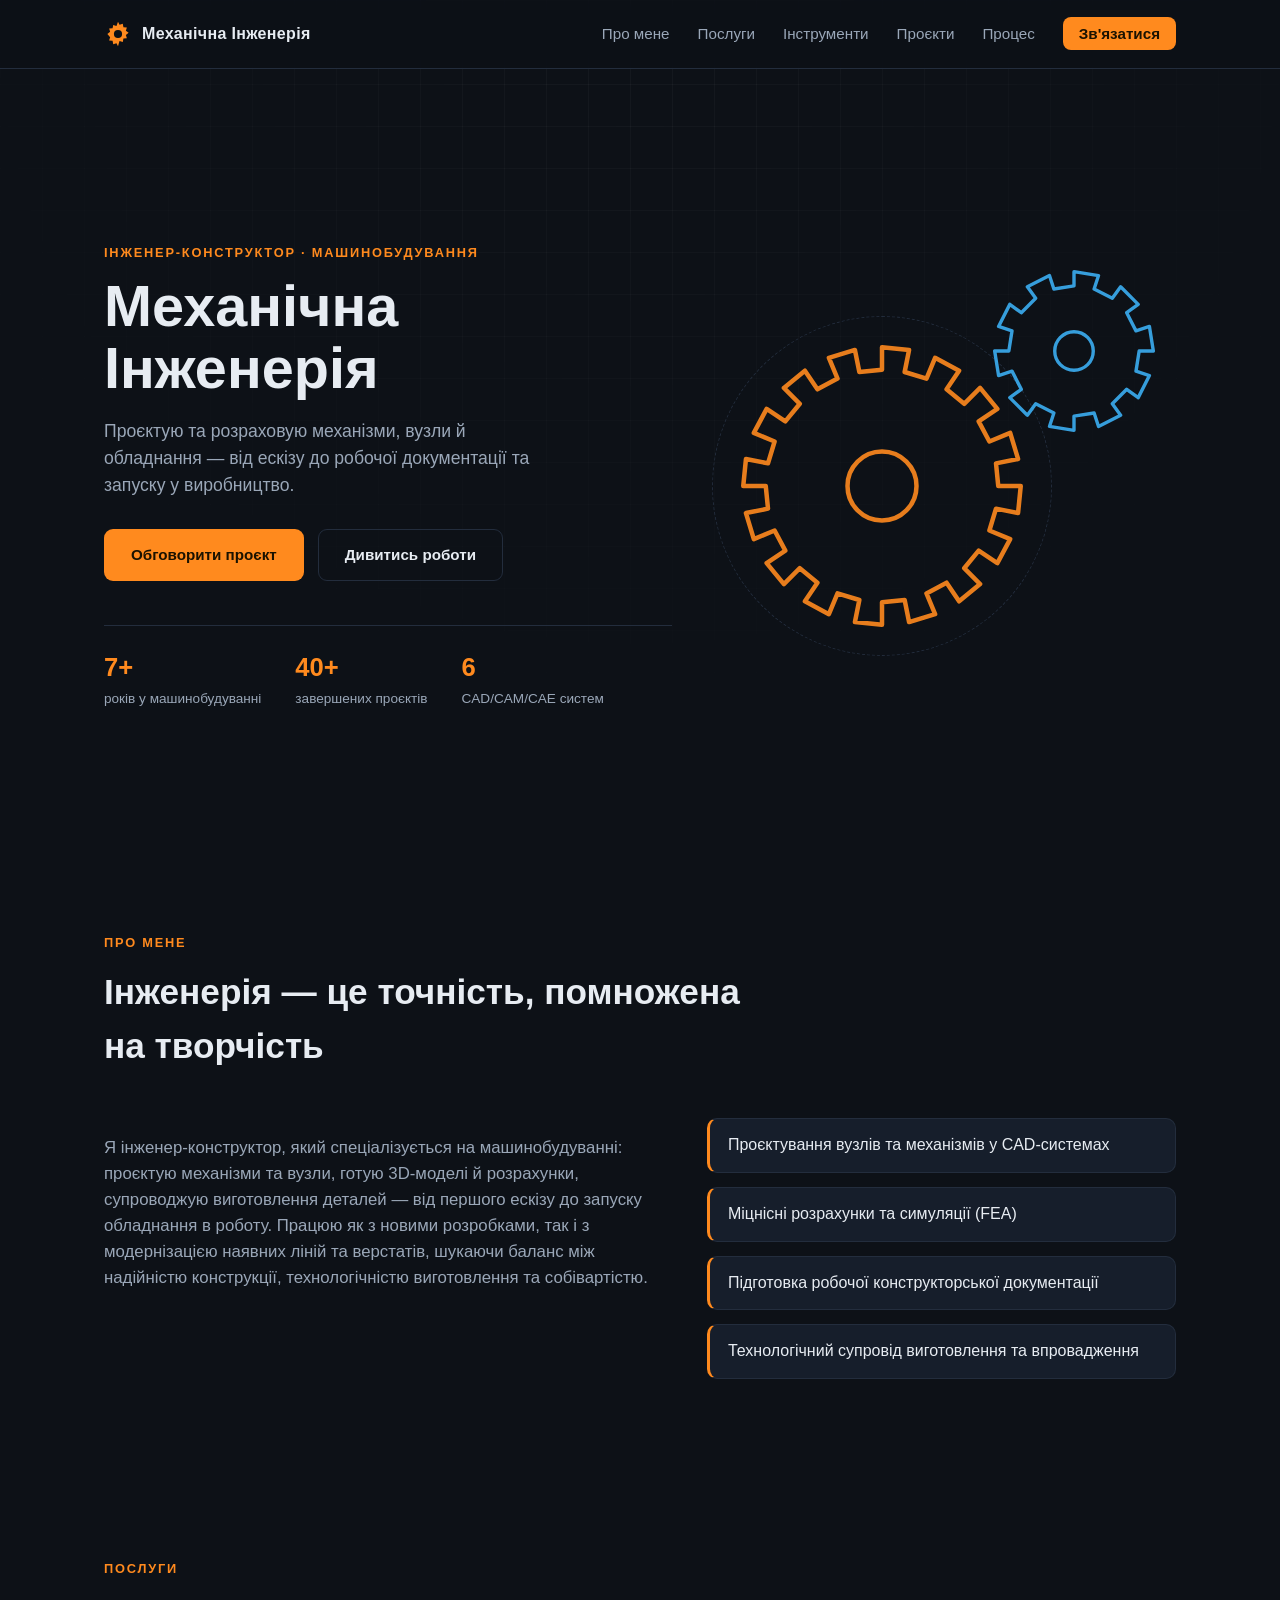
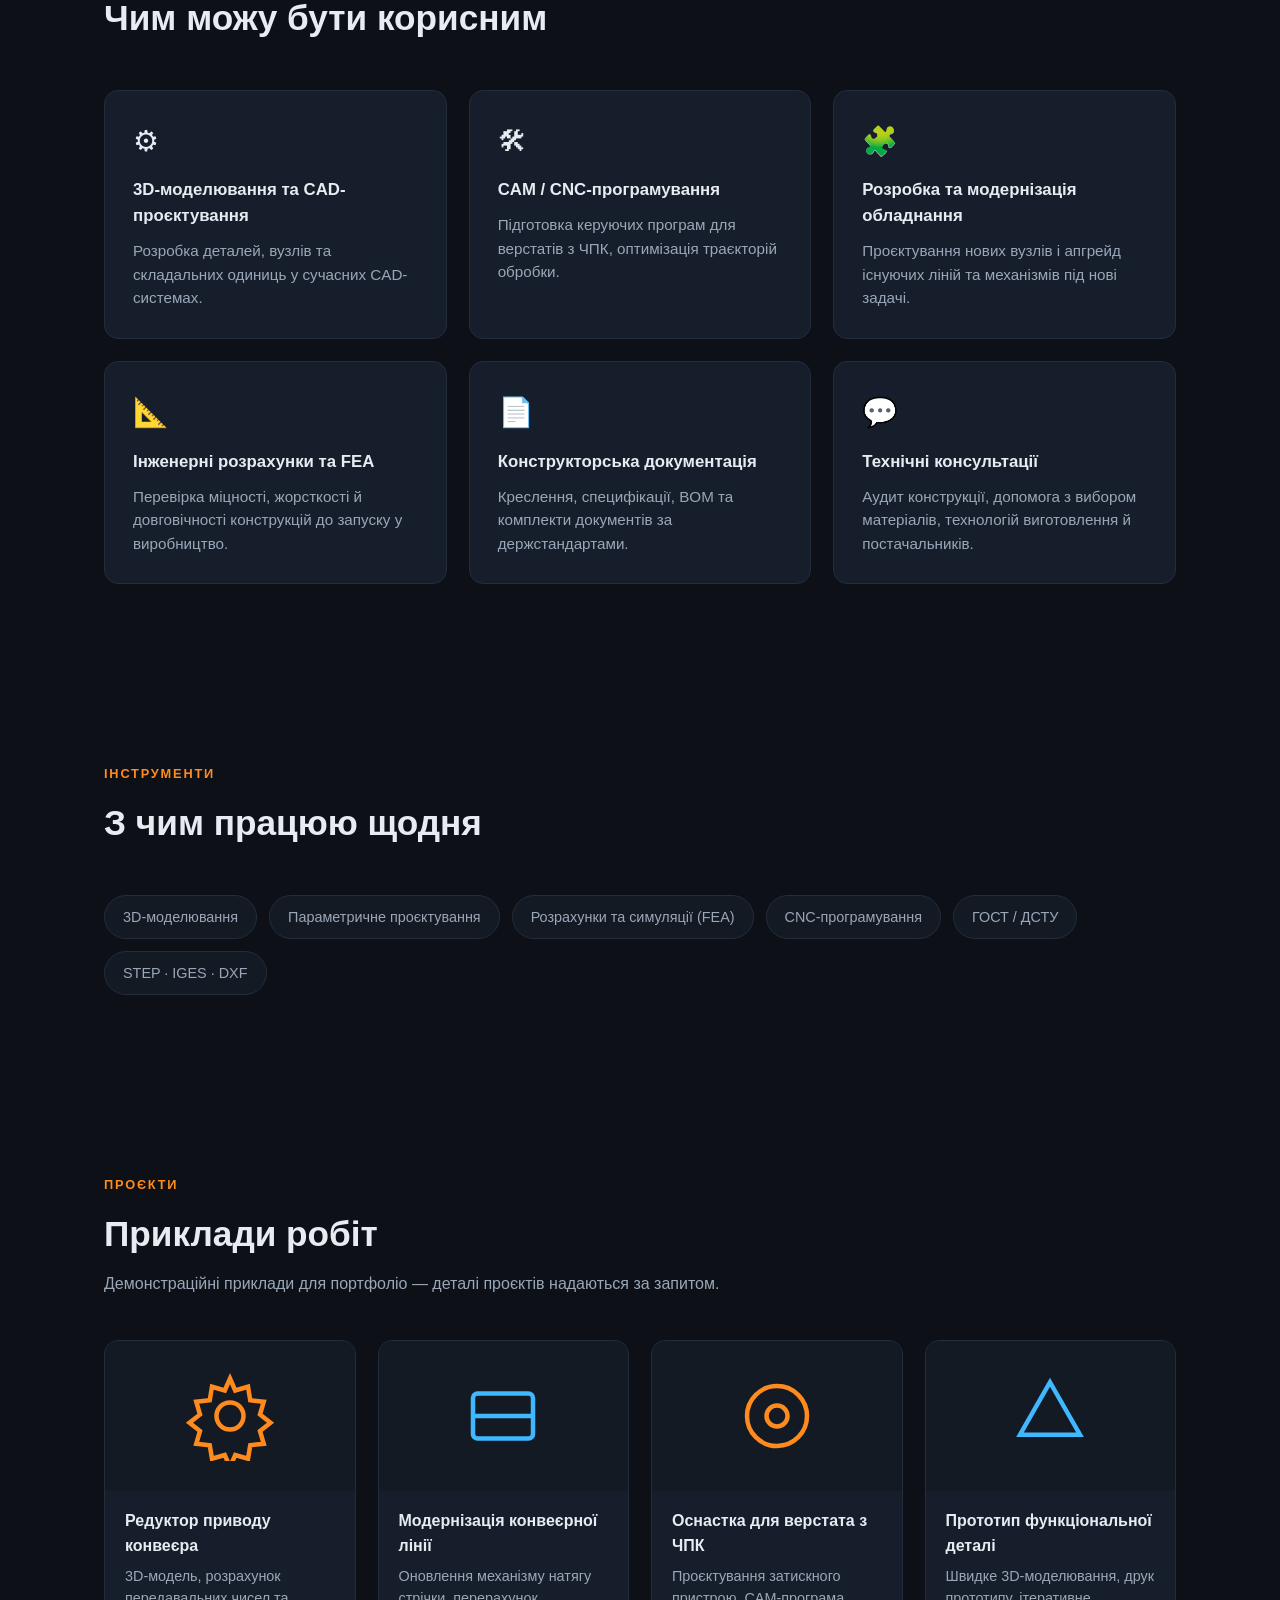
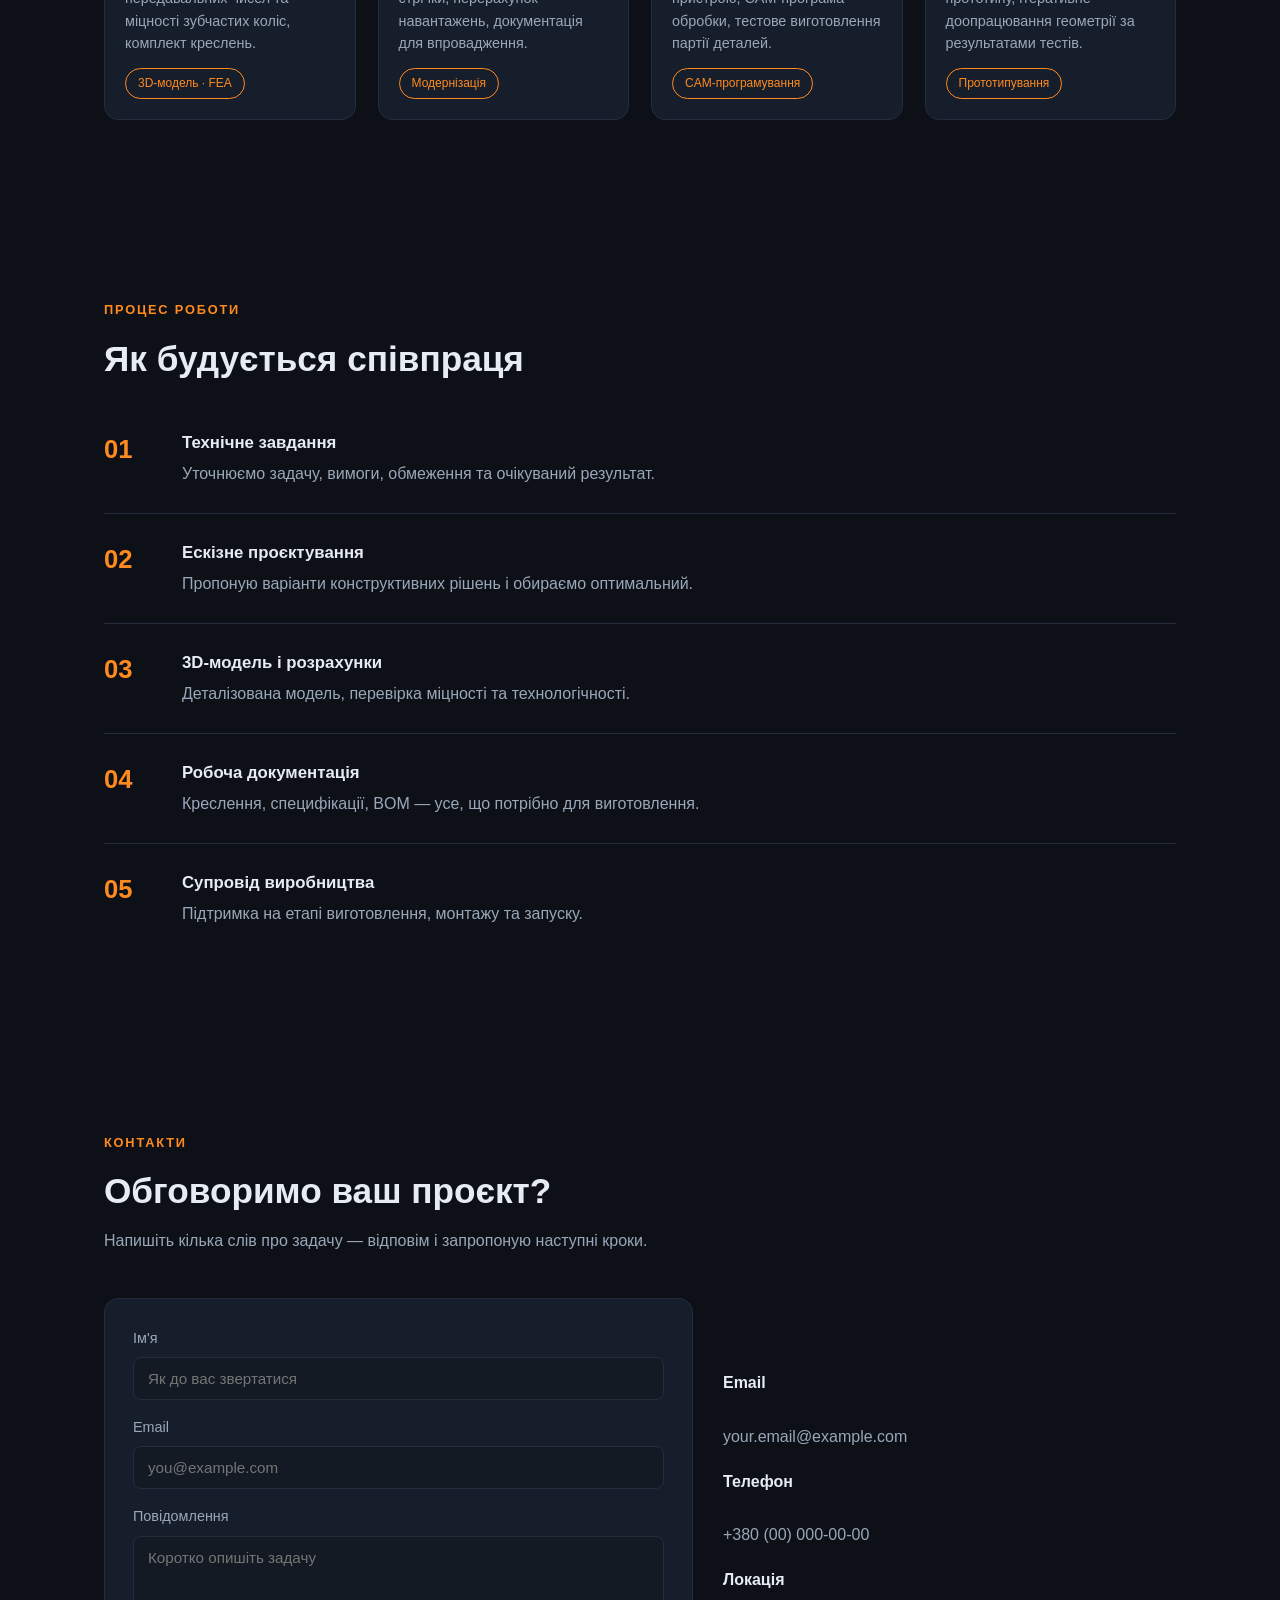
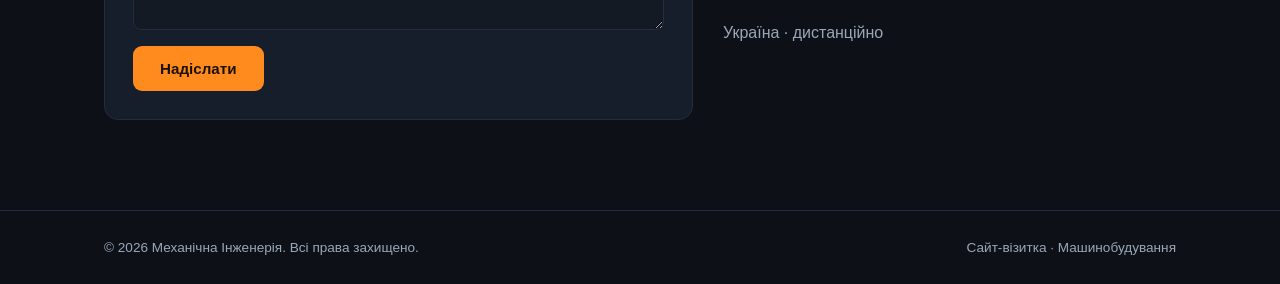
==== mashynobuduvannya-vizytka/index.html @ 09b5a7cd "Add mechanical engineering business-card site (Streamlit + static demo)" ====
<!DOCTYPE html>
<html lang="uk">
<head>
<meta charset="UTF-8">
<meta name="viewport" content="width=device-width, initial-scale=1.0">
<title>Механічна Інженерія — приклад сайту-візитки для машинобудування</title>
<meta name="description" content="Приклад сайту-візитки для сфери машинобудування: 3D-моделювання, CAD/CAM, CNC-програмування, розробка та модернізація обладнання.">
<link rel="stylesheet" href="styles.css">
</head>
<body>

<div class="bg-grid"></div>

<header class="site-header" id="header">
  <nav class="nav container">
    <a href="#home" class="logo">
      <svg class="logo-gear" viewBox="0 0 48 48" width="28" height="28" aria-hidden="true">
        <path fill="currentColor" d="M24 3l2.6 5.2 5.6-1.7 1.1 5.8 5.9.4-1.7 5.6 4.7 3.7-4.7 3.7 1.7 5.6-5.9.4-1.1 5.8-5.6-1.7L24 45l-2.6-5.2-5.6 1.7-1.1-5.8-5.9-.4 1.7-5.6L5.8 24l4.7-3.7-1.7-5.6 5.9-.4 1.1-5.8 5.6 1.7L24 3z"/>
        <circle cx="24" cy="24" r="7" fill="var(--bg)"/>
      </svg>
      <span>Механічна Інженерія</span>
    </a>
    <button class="nav-toggle" id="navToggle" aria-label="Меню" aria-expanded="false">
      <span></span><span></span><span></span>
    </button>
    <ul class="nav-links" id="navLinks">
      <li><a href="#about">Про мене</a></li>
      <li><a href="#services">Послуги</a></li>
      <li><a href="#skills">Інструменти</a></li>
      <li><a href="#projects">Проєкти</a></li>
      <li><a href="#process">Процес</a></li>
      <li><a href="#contact" class="nav-cta">Зв'язатися</a></li>
    </ul>
  </nav>
</header>

<main>

  <!-- HERO -->
  <section id="home" class="hero container">
    <div class="hero-text reveal">
      <p class="eyebrow">Інженер-конструктор · Машинобудування</p>
      <h1>Механічна Інженерія</h1>
      <p class="hero-lead">
        Проєктую та розраховую механізми, вузли й обладнання —
        від ескізу до робочої документації та запуску у виробництво.
      </p>
      <div class="hero-actions">
        <a href="#contact" class="btn btn-primary">Обговорити проєкт</a>
        <a href="#projects" class="btn btn-ghost">Дивитись роботи</a>
      </div>
      <ul class="hero-stats">
        <li><strong>7+</strong><span>років у машинобудуванні</span></li>
        <li><strong>40+</strong><span>завершених проєктів</span></li>
        <li><strong>6</strong><span>CAD/CAM/CAE систем</span></li>
      </ul>
    </div>
    <div class="hero-art reveal" aria-hidden="true">
      <div class="blueprint-ring"></div>
      <div class="gear-slot gear-slot-a">
        <svg viewBox="0 0 400 400" class="gear-spin-slow">
          <path fill="none" stroke="var(--accent)" stroke-width="6" stroke-linejoin="round"
            d="M200.0,45.0 L200.0,15.0 L236.1,18.6 L230.2,48.0 L259.3,56.8 L270.8,29.1 L302.8,46.2 L286.1,71.1 L309.6,90.4 L330.8,69.2 L353.8,97.2 L328.9,113.9 L343.2,140.7 L370.9,129.2 L381.4,163.9 L352.0,169.8 L355.0,200.0 L385.0,200.0 L381.4,236.1 L352.0,230.2 L343.2,259.3 L370.9,270.8 L353.8,302.8 L328.9,286.1 L309.6,309.6 L330.8,330.8 L302.8,353.8 L286.1,328.9 L259.3,343.2 L270.8,370.9 L236.1,381.4 L230.2,352.0 L200.0,355.0 L200.0,385.0 L163.9,381.4 L169.8,352.0 L140.7,343.2 L129.2,370.9 L97.2,353.8 L113.9,328.9 L90.4,309.6 L69.2,330.8 L46.2,302.8 L71.1,286.1 L56.8,259.3 L29.1,270.8 L18.6,236.1 L48.0,230.2 L45.0,200.0 L15.0,200.0 L18.6,163.9 L48.0,169.8 L56.8,140.7 L29.1,129.2 L46.2,97.2 L71.1,113.9 L90.4,90.4 L69.2,69.2 L97.2,46.2 L113.9,71.1 L140.7,56.8 L129.2,29.1 L163.9,18.6 L169.8,48.0 Z"/>
          <circle cx="200" cy="200" r="46" fill="none" stroke="var(--accent)" stroke-width="6"/>
        </svg>
      </div>
      <div class="gear-slot gear-slot-b">
        <svg viewBox="0 0 300 300" class="gear-spin-fast">
          <path fill="none" stroke="var(--accent-2)" stroke-width="6" stroke-linejoin="round"
            d="M150.0,35.0 L150.0,10.0 L193.3,16.9 L185.5,40.6 L217.6,57.0 L232.3,36.7 L263.3,67.7 L243.0,82.4 L259.4,114.5 L283.1,106.7 L290.0,150.0 L265.0,150.0 L259.4,185.5 L283.1,193.3 L263.3,232.3 L243.0,217.6 L217.6,243.0 L232.3,263.3 L193.3,283.1 L185.5,259.4 L150.0,265.0 L150.0,290.0 L106.7,283.1 L114.5,259.4 L82.4,243.0 L67.7,263.3 L36.7,232.3 L57.0,217.6 L40.6,185.5 L16.9,193.3 L10.0,150.0 L35.0,150.0 L40.6,114.5 L16.9,106.7 L36.7,67.7 L57.0,82.4 L82.4,57.0 L67.7,36.7 L106.7,16.9 L114.5,40.6 Z"/>
          <circle cx="150" cy="150" r="34" fill="none" stroke="var(--accent-2)" stroke-width="6"/>
        </svg>
      </div>
    </div>
  </section>

  <!-- ABOUT -->
  <section id="about" class="section container">
    <div class="section-head reveal">
      <p class="eyebrow">Про мене</p>
      <h2>Інженерія — це точність, помножена на творчість</h2>
    </div>
    <div class="about-grid">
      <p class="about-text reveal">
        Я інженер-конструктор, який спеціалізується на машинобудуванні: проєктую механізми та вузли,
        готую 3D-моделі й розрахунки, супроводжую виготовлення деталей — від першого ескізу
        до запуску обладнання в роботу. Працюю як з новими розробками, так і з модернізацією
        наявних ліній та верстатів, шукаючи баланс між надійністю конструкції, технологічністю
        виготовлення та собівартістю.
      </p>
      <ul class="about-points reveal">
        <li>Проєктування вузлів та механізмів у CAD-системах</li>
        <li>Міцнісні розрахунки та симуляції (FEA)</li>
        <li>Підготовка робочої конструкторської документації</li>
        <li>Технологічний супровід виготовлення та впровадження</li>
      </ul>
    </div>
  </section>

  <!-- SERVICES -->
  <section id="services" class="section container">
    <div class="section-head reveal">
      <p class="eyebrow">Послуги</p>
      <h2>Чим можу бути корисним</h2>
    </div>
    <div class="cards-grid">

      <article class="card reveal">
        <div class="card-icon">⚙</div>
        <h3>3D-моделювання та CAD-проєктування</h3>
        <p>Розробка деталей, вузлів та складальних одиниць у сучасних CAD-системах.</p>
      </article>

      <article class="card reveal">
        <div class="card-icon">🛠</div>
        <h3>CAM / CNC-програмування</h3>
        <p>Підготовка керуючих програм для верстатів з ЧПК, оптимізація траєкторій обробки.</p>
      </article>

      <article class="card reveal">
        <div class="card-icon">🧩</div>
        <h3>Розробка та модернізація обладнання</h3>
        <p>Проєктування нових вузлів і апгрейд існуючих ліній та механізмів під нові задачі.</p>
      </article>

      <article class="card reveal">
        <div class="card-icon">📐</div>
        <h3>Інженерні розрахунки та FEA</h3>
        <p>Перевірка міцності, жорсткості й довговічності конструкцій до запуску у виробництво.</p>
      </article>

      <article class="card reveal">
        <div class="card-icon">📄</div>
        <h3>Конструкторська документація</h3>
        <p>Креслення, специфікації, BOM та комплекти документів за держстандартами.</p>
      </article>

      <article class="card reveal">
        <div class="card-icon">💬</div>
        <h3>Технічні консультації</h3>
        <p>Аудит конструкції, допомога з вибором матеріалів, технологій виготовлення й постачальників.</p>
      </article>

    </div>
  </section>

  <!-- SKILLS -->
  <section id="skills" class="section container">
    <div class="section-head reveal">
      <p class="eyebrow">Інструменти</p>
      <h2>З чим працюю щодня</h2>
    </div>
    <div class="skills-row reveal">
      <span class="skill-pill">3D-моделювання</span>
      <span class="skill-pill">Параметричне проєктування</span>
      <span class="skill-pill">Розрахунки та симуляції (FEA)</span>
      <span class="skill-pill">CNC-програмування</span>
      <span class="skill-pill">ГОСТ / ДСТУ</span>
      <span class="skill-pill">STEP · IGES · DXF</span>
    </div>
  </section>

  <!-- PROJECTS -->
  <section id="projects" class="section container">
    <div class="section-head reveal">
      <p class="eyebrow">Проєкти</p>
      <h2>Приклади робіт</h2>
      <p class="section-note">Демонстраційні приклади для портфоліо — деталі проєктів надаються за запитом.</p>
    </div>
    <div class="projects-grid">

      <article class="project-card reveal">
        <div class="project-thumb">
          <svg viewBox="0 0 120 120"><path fill="none" stroke="var(--accent)" stroke-width="6" d="M60 10l7 16 17-5 3 18 18 2-5 17 14 11-14 11 5 17-18 2-3 18-17-5-7 16-7-16-17 5-3-18-18-2 5-17-14-11 14-11-5-17 18-2 3-18 17 5z"/><circle cx="60" cy="60" r="18" fill="none" stroke="var(--accent)" stroke-width="6"/></svg>
        </div>
        <h3>Редуктор приводу конвеєра</h3>
        <p>3D-модель, розрахунок передавальних чисел та міцності зубчастих коліс, комплект креслень.</p>
        <span class="tag">3D-модель · FEA</span>
      </article>

      <article class="project-card reveal">
        <div class="project-thumb">
          <svg viewBox="0 0 120 120"><rect x="20" y="30" width="80" height="60" rx="6" fill="none" stroke="var(--accent-2)" stroke-width="6"/><line x1="20" y1="60" x2="100" y2="60" stroke="var(--accent-2)" stroke-width="6"/></svg>
        </div>
        <h3>Модернізація конвеєрної лінії</h3>
        <p>Оновлення механізму натягу стрічки, перерахунок навантажень, документація для впровадження.</p>
        <span class="tag">Модернізація</span>
      </article>

      <article class="project-card reveal">
        <div class="project-thumb">
          <svg viewBox="0 0 120 120"><circle cx="60" cy="60" r="40" fill="none" stroke="var(--accent)" stroke-width="6"/><circle cx="60" cy="60" r="14" fill="none" stroke="var(--accent)" stroke-width="6"/></svg>
        </div>
        <h3>Оснастка для верстата з ЧПК</h3>
        <p>Проєктування затискного пристрою, CAM-програма обробки, тестове виготовлення партії деталей.</p>
        <span class="tag">CAM-програмування</span>
      </article>

      <article class="project-card reveal">
        <div class="project-thumb">
          <svg viewBox="0 0 120 120"><polygon points="60,15 100,85 20,85" fill="none" stroke="var(--accent-2)" stroke-width="6"/></svg>
        </div>
        <h3>Прототип функціональної деталі</h3>
        <p>Швидке 3D-моделювання, друк прототипу, ітеративне доопрацювання геометрії за результатами тестів.</p>
        <span class="tag">Прототипування</span>
      </article>

    </div>
  </section>

  <!-- PROCESS -->
  <section id="process" class="section container">
    <div class="section-head reveal">
      <p class="eyebrow">Процес роботи</p>
      <h2>Як будується співпраця</h2>
    </div>
    <ol class="process-steps">
      <li class="reveal"><span class="step-num">01</span><div><h3>Технічне завдання</h3><p>Уточнюємо задачу, вимоги, обмеження та очікуваний результат.</p></div></li>
      <li class="reveal"><span class="step-num">02</span><div><h3>Ескізне проєктування</h3><p>Пропоную варіанти конструктивних рішень і обираємо оптимальний.</p></div></li>
      <li class="reveal"><span class="step-num">03</span><div><h3>3D-модель і розрахунки</h3><p>Деталізована модель, перевірка міцності та технологічності.</p></div></li>
      <li class="reveal"><span class="step-num">04</span><div><h3>Робоча документація</h3><p>Креслення, специфікації, BOM — усе, що потрібно для виготовлення.</p></div></li>
      <li class="reveal"><span class="step-num">05</span><div><h3>Супровід виробництва</h3><p>Підтримка на етапі виготовлення, монтажу та запуску.</p></div></li>
    </ol>
  </section>

  <!-- CONTACT -->
  <section id="contact" class="section container contact-section">
    <div class="section-head reveal">
      <p class="eyebrow">Контакти</p>
      <h2>Обговоримо ваш проєкт?</h2>
      <p class="section-note">Напишіть кілька слів про задачу — відповім і запропоную наступні кроки.</p>
    </div>
    <div class="contact-grid reveal">
      <form class="contact-form" action="mailto:your.email@example.com" method="post" enctype="text/plain">
        <label>
          Ім'я
          <input type="text" name="name" required placeholder="Як до вас звертатися">
        </label>
        <label>
          Email
          <input type="email" name="email" required placeholder="you@example.com">
        </label>
        <label>
          Повідомлення
          <textarea name="message" rows="4" required placeholder="Коротко опишіть задачу"></textarea>
        </label>
        <button type="submit" class="btn btn-primary">Надіслати</button>
      </form>
      <div class="contact-info">
        <p><strong>Email</strong><br>your.email@example.com</p>
        <p><strong>Телефон</strong><br>+380 (00) 000-00-00</p>
        <p><strong>Локація</strong><br>Україна · дистанційно</p>
      </div>
    </div>
  </section>

</main>

<footer class="site-footer">
  <div class="container footer-inner">
    <span>© <span id="year"></span> Механічна Інженерія. Всі права захищено.</span>
    <span class="footer-note">Сайт-візитка · Машинобудування</span>
  </div>
</footer>

<script src="script.js"></script>
</body>
</html>
---- mashynobuduvannya-vizytka/styles.css ----
:root {
  --bg: #0d1117;
  --bg-alt: #131a24;
  --surface: #161e2b;
  --border: #232d3d;
  --text: #e7ecf2;
  --text-dim: #9aa7b8;
  --accent: #ff8a1e;
  --accent-2: #3fb8ff;
  --radius: 14px;
  --container: 1120px;
  color-scheme: dark;
}

* { box-sizing: border-box; }

html { scroll-behavior: smooth; }

body {
  margin: 0;
  background: var(--bg);
  color: var(--text);
  font-family: "Segoe UI", -apple-system, BlinkMacSystemFont, Roboto, Helvetica, Arial, sans-serif;
  line-height: 1.55;
  overflow-x: hidden;
}

.container {
  max-width: var(--container);
  margin: 0 auto;
  padding: 0 24px;
}

.bg-grid {
  position: fixed;
  inset: 0;
  z-index: -1;
  background-image:
    linear-gradient(rgba(255,255,255,0.035) 1px, transparent 1px),
    linear-gradient(90deg, rgba(255,255,255,0.035) 1px, transparent 1px);
  background-size: 42px 42px;
  mask-image: radial-gradient(circle at 50% 0%, black 0%, transparent 70%);
}

/* Header */
.site-header {
  position: sticky;
  top: 0;
  z-index: 100;
  backdrop-filter: blur(10px);
  background: rgba(13,17,23,0.75);
  border-bottom: 1px solid var(--border);
}

.nav {
  display: flex;
  align-items: center;
  justify-content: space-between;
  height: 68px;
}

.logo {
  display: flex;
  align-items: center;
  gap: 10px;
  color: var(--text);
  text-decoration: none;
  font-weight: 700;
  letter-spacing: 0.02em;
}
.logo-gear { color: var(--accent); }

.nav-links {
  list-style: none;
  display: flex;
  gap: 28px;
  margin: 0;
  padding: 0;
  align-items: center;
}
.nav-links a {
  color: var(--text-dim);
  text-decoration: none;
  font-size: 0.95rem;
  transition: color 0.2s ease;
}
.nav-links a:hover { color: var(--text); }
.nav-cta {
  background: var(--accent);
  color: #1a1200 !important;
  padding: 8px 16px;
  border-radius: 8px;
  font-weight: 600;
}
.nav-cta:hover { color: #1a1200 !important; opacity: 0.9; }

.nav-toggle {
  display: none;
  flex-direction: column;
  gap: 5px;
  background: none;
  border: none;
  cursor: pointer;
  padding: 6px;
}
.nav-toggle span {
  width: 24px;
  height: 2px;
  background: var(--text);
  border-radius: 2px;
}

/* Hero */
.hero {
  display: grid;
  grid-template-columns: 1.1fr 0.9fr;
  align-items: center;
  gap: 40px;
  min-height: 86vh;
  padding-top: 40px;
}

.eyebrow {
  color: var(--accent);
  text-transform: uppercase;
  letter-spacing: 0.14em;
  font-size: 0.8rem;
  font-weight: 700;
  margin: 0 0 12px;
}

.hero h1 {
  font-size: clamp(2.4rem, 5vw, 3.6rem);
  margin: 0 0 18px;
  line-height: 1.08;
}

.hero-lead {
  color: var(--text-dim);
  font-size: 1.1rem;
  max-width: 46ch;
  margin: 0 0 30px;
}

.hero-actions { display: flex; gap: 14px; flex-wrap: wrap; margin-bottom: 44px; }

.btn {
  display: inline-block;
  padding: 13px 26px;
  border-radius: 9px;
  font-weight: 600;
  text-decoration: none;
  font-size: 0.95rem;
  transition: transform 0.15s ease, opacity 0.15s ease, background 0.15s ease;
  border: 1px solid transparent;
  cursor: pointer;
}
.btn:hover { transform: translateY(-2px); }
.btn-primary { background: var(--accent); color: #1a1200; }
.btn-primary:hover { opacity: 0.92; }
.btn-ghost { color: var(--text); border-color: var(--border); background: transparent; }
.btn-ghost:hover { border-color: var(--accent); color: var(--accent); }

.hero-stats {
  display: flex;
  gap: 34px;
  list-style: none;
  padding: 0;
  margin: 0;
  border-top: 1px solid var(--border);
  padding-top: 22px;
}
.hero-stats li { display: flex; flex-direction: column; }
.hero-stats strong { font-size: 1.6rem; color: var(--accent); }
.hero-stats span { color: var(--text-dim); font-size: 0.85rem; }

.hero-art {
  position: relative;
  height: 420px;
  display: flex;
  align-items: center;
  justify-content: center;
}
/*
  Two meshing gears: centers are offset by exactly R(a) + R(b) so the
  teeth touch at one tangent point instead of overlapping through the
  middle. Positioning lives on .gear-slot (static); rotation lives on
  the <svg> inside it, so the rotate() keyframe never has to fight a
  translate() on the same element.
*/
.gear-slot { position: absolute; transform: translate(-50%, -50%); }
.gear-slot svg { display: block; width: 100%; height: 100%; }

.gear-slot-a { width: 300px; height: 300px; left: 170px; top: 220px; opacity: 0.9; }
.gear-slot-b { width: 170px; height: 170px; left: 362px; top: 85px; opacity: 0.85; }

.blueprint-ring {
  position: absolute;
  width: 340px;
  height: 340px;
  left: 170px;
  top: 220px;
  transform: translate(-50%, -50%);
  border: 1px dashed var(--border);
  border-radius: 50%;
}

/* Meshing gears turn opposite ways; angular speed is inverse to size
   (300:170 ratio) so the teeth stay in sync at the contact point. */
.gear-spin-slow { animation: spin 18s linear infinite; transform-origin: 50% 50%; }
.gear-spin-fast { animation: spin-rev 10.2s linear infinite; transform-origin: 50% 50%; }
@keyframes spin { to { transform: rotate(360deg); } }
@keyframes spin-rev { to { transform: rotate(-360deg); } }

/* Sections */
.section { padding: 90px 24px; }
.section-head { max-width: 640px; margin-bottom: 44px; }
.section-head h2 { font-size: clamp(1.6rem, 3vw, 2.2rem); margin: 0; }
.section-note { color: var(--text-dim); margin-top: 10px; }

/* About */
.about-grid {
  display: grid;
  grid-template-columns: 1.2fr 1fr;
  gap: 40px;
  align-items: start;
}
.about-text { color: var(--text-dim); font-size: 1.05rem; }
.about-points {
  list-style: none;
  margin: 0;
  padding: 0;
  display: flex;
  flex-direction: column;
  gap: 14px;
}
.about-points li {
  padding: 14px 18px;
  background: var(--surface);
  border: 1px solid var(--border);
  border-radius: 10px;
  border-left: 3px solid var(--accent);
}

/* Cards */
.cards-grid {
  display: grid;
  grid-template-columns: repeat(auto-fit, minmax(260px, 1fr));
  gap: 22px;
}
.card {
  background: var(--surface);
  border: 1px solid var(--border);
  border-radius: var(--radius);
  padding: 28px;
  transition: transform 0.2s ease, border-color 0.2s ease;
}
.card:hover { transform: translateY(-4px); border-color: var(--accent); }
.card-icon { font-size: 1.8rem; margin-bottom: 14px; }
.card h3 { margin: 0 0 10px; font-size: 1.05rem; }
.card p { margin: 0; color: var(--text-dim); font-size: 0.95rem; }

/* Skills */
.skills-row { display: flex; flex-wrap: wrap; gap: 12px; }
.skill-pill {
  padding: 10px 18px;
  background: var(--bg-alt);
  border: 1px solid var(--border);
  border-radius: 999px;
  font-size: 0.9rem;
  color: var(--text-dim);
}

/* Projects */
.projects-grid {
  display: grid;
  grid-template-columns: repeat(auto-fit, minmax(240px, 1fr));
  gap: 22px;
}
.project-card {
  background: var(--surface);
  border: 1px solid var(--border);
  border-radius: var(--radius);
  overflow: hidden;
  transition: transform 0.2s ease, border-color 0.2s ease;
}
.project-card:hover { transform: translateY(-4px); border-color: var(--accent-2); }
.project-thumb {
  background: var(--bg-alt);
  display: flex;
  align-items: center;
  justify-content: center;
  padding: 30px;
}
.project-thumb svg { width: 90px; height: 90px; }
.project-card h3 { margin: 18px 20px 6px; font-size: 1rem; }
.project-card p { margin: 0 20px 14px; color: var(--text-dim); font-size: 0.9rem; }
.tag {
  display: inline-block;
  margin: 0 20px 20px;
  padding: 5px 12px;
  font-size: 0.75rem;
  color: var(--accent);
  border: 1px solid var(--accent);
  border-radius: 999px;
}

/* Process */
.process-steps {
  list-style: none;
  margin: 0;
  padding: 0;
  display: flex;
  flex-direction: column;
  gap: 26px;
}
.process-steps li {
  display: flex;
  gap: 22px;
  align-items: flex-start;
  padding-bottom: 26px;
  border-bottom: 1px solid var(--border);
}
.process-steps li:last-child { border-bottom: none; }
.step-num {
  font-size: 1.6rem;
  font-weight: 800;
  color: var(--accent);
  min-width: 56px;
}
.process-steps h3 { margin: 0 0 6px; font-size: 1.05rem; }
.process-steps p { margin: 0; color: var(--text-dim); }

/* Contact */
.contact-grid {
  display: grid;
  grid-template-columns: 1.3fr 1fr;
  gap: 30px;
}
.contact-form {
  display: flex;
  flex-direction: column;
  gap: 16px;
  background: var(--surface);
  border: 1px solid var(--border);
  border-radius: var(--radius);
  padding: 28px;
}
.contact-form label {
  display: flex;
  flex-direction: column;
  gap: 8px;
  font-size: 0.9rem;
  color: var(--text-dim);
}
.contact-form input,
.contact-form textarea {
  background: var(--bg-alt);
  border: 1px solid var(--border);
  border-radius: 8px;
  padding: 12px 14px;
  color: var(--text);
  font-family: inherit;
  font-size: 0.95rem;
  resize: vertical;
}
.contact-form input:focus,
.contact-form textarea:focus {
  outline: none;
  border-color: var(--accent);
}
.contact-form button { align-self: flex-start; }

.contact-info {
  display: flex;
  flex-direction: column;
  gap: 20px;
  justify-content: center;
}
.contact-info p { margin: 0; color: var(--text-dim); }
.contact-info strong { color: var(--text); display: block; margin-bottom: 4px; }

/* Footer */
.site-footer { border-top: 1px solid var(--border); padding: 26px 0; }
.footer-inner {
  display: flex;
  justify-content: space-between;
  flex-wrap: wrap;
  gap: 8px;
  color: var(--text-dim);
  font-size: 0.85rem;
}

/* Reveal animation */
.reveal {
  opacity: 0;
  transform: translateY(24px);
  transition: opacity 0.6s ease, transform 0.6s ease;
}
.reveal.is-visible {
  opacity: 1;
  transform: translateY(0);
}

/* Responsive */
@media (max-width: 860px) {
  .hero { grid-template-columns: 1fr; min-height: auto; padding-top: 20px; }
  .hero-art { height: 280px; order: -1; }
  .gear-slot-a { width: 220px; height: 220px; left: 110px; top: 140px; }
  .gear-slot-b { width: 130px; height: 130px; left: 268px; top: 66px; }
  .blueprint-ring { width: 250px; height: 250px; left: 110px; top: 140px; }
  .about-grid { grid-template-columns: 1fr; }
  .contact-grid { grid-template-columns: 1fr; }

  .nav-toggle { display: flex; }
  .nav-links {
    position: absolute;
    top: 68px;
    left: 0;
    right: 0;
    background: var(--bg);
    border-bottom: 1px solid var(--border);
    flex-direction: column;
    align-items: flex-start;
    padding: 20px 24px;
    gap: 18px;
    display: none;
  }
  .nav-links.is-open { display: flex; }
  .nav-cta { align-self: flex-start; }
}
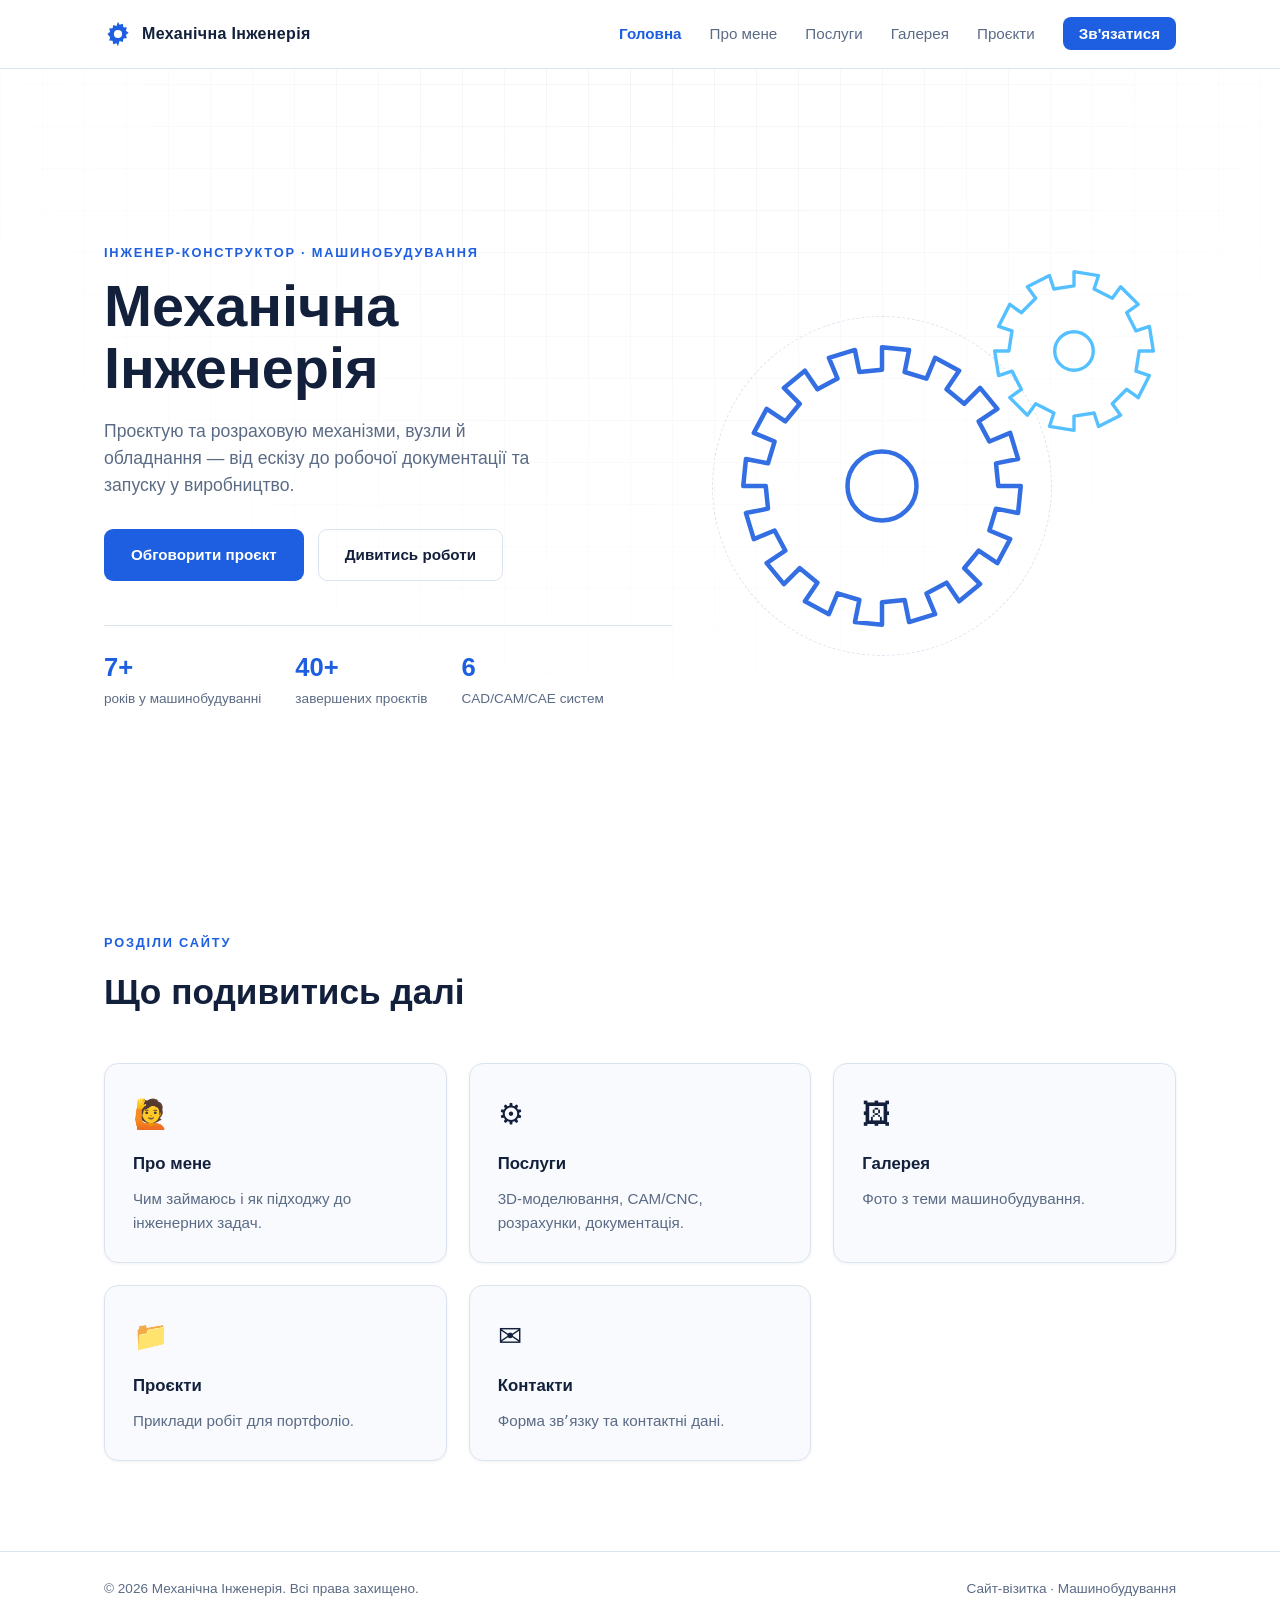
==== commit a2c97772: "Add gallery section and restructure business-card site into multi-page (static + Streamlit)" ====
--- a/mashynobuduvannya-vizytka/index.html
+++ b/mashynobuduvannya-vizytka/index.html
@@ -13,7 +13,7 @@
 
 <header class="site-header" id="header">
   <nav class="nav container">
-    <a href="#home" class="logo">
+    <a href="index.html" class="logo">
       <svg class="logo-gear" viewBox="0 0 48 48" width="28" height="28" aria-hidden="true">
         <path fill="currentColor" d="M24 3l2.6 5.2 5.6-1.7 1.1 5.8 5.9.4-1.7 5.6 4.7 3.7-4.7 3.7 1.7 5.6-5.9.4-1.1 5.8-5.6-1.7L24 45l-2.6-5.2-5.6 1.7-1.1-5.8-5.9-.4 1.7-5.6L5.8 24l4.7-3.7-1.7-5.6 5.9-.4 1.1-5.8 5.6 1.7L24 3z"/>
         <circle cx="24" cy="24" r="7" fill="var(--bg)"/>
@@ -24,12 +24,12 @@
       <span></span><span></span><span></span>
     </button>
     <ul class="nav-links" id="navLinks">
-      <li><a href="#about">Про мене</a></li>
-      <li><a href="#services">Послуги</a></li>
-      <li><a href="#skills">Інструменти</a></li>
-      <li><a href="#projects">Проєкти</a></li>
-      <li><a href="#process">Процес</a></li>
-      <li><a href="#contact" class="nav-cta">Зв'язатися</a></li>
+      <li><a href="index.html" class="active">Головна</a></li>
+      <li><a href="about.html">Про мене</a></li>
+      <li><a href="services.html">Послуги</a></li>
+      <li><a href="gallery.html">Галерея</a></li>
+      <li><a href="projects.html">Проєкти</a></li>
+      <li><a href="contact.html" class="nav-cta">Зв'язатися</a></li>
     </ul>
   </nav>
 </header>
@@ -37,7 +37,7 @@
 <main>
 
   <!-- HERO -->
-  <section id="home" class="hero container">
+  <section class="hero container">
     <div class="hero-text reveal">
       <p class="eyebrow">Інженер-конструктор · Машинобудування</p>
       <h1>Механічна Інженерія</h1>
@@ -46,8 +46,8 @@
         від ескізу до робочої документації та запуску у виробництво.
       </p>
       <div class="hero-actions">
-        <a href="#contact" class="btn btn-primary">Обговорити проєкт</a>
-        <a href="#projects" class="btn btn-ghost">Дивитись роботи</a>
+        <a href="contact.html" class="btn btn-primary">Обговорити проєкт</a>
+        <a href="projects.html" class="btn btn-ghost">Дивитись роботи</a>
       </div>
       <ul class="hero-stats">
         <li><strong>7+</strong><span>років у машинобудуванні</span></li>
@@ -74,183 +74,38 @@
     </div>
   </section>
 
-  <!-- ABOUT -->
-  <section id="about" class="section container">
+  <!-- SITE SECTIONS -->
+  <section class="section container">
     <div class="section-head reveal">
-      <p class="eyebrow">Про мене</p>
-      <h2>Інженерія — це точність, помножена на творчість</h2>
-    </div>
-    <div class="about-grid">
-      <p class="about-text reveal">
-        Я інженер-конструктор, який спеціалізується на машинобудуванні: проєктую механізми та вузли,
-        готую 3D-моделі й розрахунки, супроводжую виготовлення деталей — від першого ескізу
-        до запуску обладнання в роботу. Працюю як з новими розробками, так і з модернізацією
-        наявних ліній та верстатів, шукаючи баланс між надійністю конструкції, технологічністю
-        виготовлення та собівартістю.
-      </p>
-      <ul class="about-points reveal">
-        <li>Проєктування вузлів та механізмів у CAD-системах</li>
-        <li>Міцнісні розрахунки та симуляції (FEA)</li>
-        <li>Підготовка робочої конструкторської документації</li>
-        <li>Технологічний супровід виготовлення та впровадження</li>
-      </ul>
-    </div>
-  </section>
-
-  <!-- SERVICES -->
-  <section id="services" class="section container">
-    <div class="section-head reveal">
-      <p class="eyebrow">Послуги</p>
-      <h2>Чим можу бути корисним</h2>
+      <p class="eyebrow">Розділи сайту</p>
+      <h2>Що подивитись далі</h2>
     </div>
     <div class="cards-grid">
-
-      <article class="card reveal">
+      <a class="card reveal" href="about.html">
+        <div class="card-icon">🙋</div>
+        <h3>Про мене</h3>
+        <p>Чим займаюсь і як підходжу до інженерних задач.</p>
+      </a>
+      <a class="card reveal" href="services.html">
         <div class="card-icon">⚙</div>
-        <h3>3D-моделювання та CAD-проєктування</h3>
-        <p>Розробка деталей, вузлів та складальних одиниць у сучасних CAD-системах.</p>
-      </article>
-
-      <article class="card reveal">
-        <div class="card-icon">🛠</div>
-        <h3>CAM / CNC-програмування</h3>
-        <p>Підготовка керуючих програм для верстатів з ЧПК, оптимізація траєкторій обробки.</p>
-      </article>
-
-      <article class="card reveal">
-        <div class="card-icon">🧩</div>
-        <h3>Розробка та модернізація обладнання</h3>
-        <p>Проєктування нових вузлів і апгрейд існуючих ліній та механізмів під нові задачі.</p>
-      </article>
-
-      <article class="card reveal">
-        <div class="card-icon">📐</div>
-        <h3>Інженерні розрахунки та FEA</h3>
-        <p>Перевірка міцності, жорсткості й довговічності конструкцій до запуску у виробництво.</p>
-      </article>
-
-      <article class="card reveal">
-        <div class="card-icon">📄</div>
-        <h3>Конструкторська документація</h3>
-        <p>Креслення, специфікації, BOM та комплекти документів за держстандартами.</p>
-      </article>
-
-      <article class="card reveal">
-        <div class="card-icon">💬</div>
-        <h3>Технічні консультації</h3>
-        <p>Аудит конструкції, допомога з вибором матеріалів, технологій виготовлення й постачальників.</p>
-      </article>
-
-    </div>
-  </section>
-
-  <!-- SKILLS -->
-  <section id="skills" class="section container">
-    <div class="section-head reveal">
-      <p class="eyebrow">Інструменти</p>
-      <h2>З чим працюю щодня</h2>
-    </div>
-    <div class="skills-row reveal">
-      <span class="skill-pill">3D-моделювання</span>
-      <span class="skill-pill">Параметричне проєктування</span>
-      <span class="skill-pill">Розрахунки та симуляції (FEA)</span>
-      <span class="skill-pill">CNC-програмування</span>
-      <span class="skill-pill">ГОСТ / ДСТУ</span>
-      <span class="skill-pill">STEP · IGES · DXF</span>
-    </div>
-  </section>
-
-  <!-- PROJECTS -->
-  <section id="projects" class="section container">
-    <div class="section-head reveal">
-      <p class="eyebrow">Проєкти</p>
-      <h2>Приклади робіт</h2>
-      <p class="section-note">Демонстраційні приклади для портфоліо — деталі проєктів надаються за запитом.</p>
-    </div>
-    <div class="projects-grid">
-
-      <article class="project-card reveal">
-        <div class="project-thumb">
-          <svg viewBox="0 0 120 120"><path fill="none" stroke="var(--accent)" stroke-width="6" d="M60 10l7 16 17-5 3 18 18 2-5 17 14 11-14 11 5 17-18 2-3 18-17-5-7 16-7-16-17 5-3-18-18-2 5-17-14-11 14-11-5-17 18-2 3-18 17 5z"/><circle cx="60" cy="60" r="18" fill="none" stroke="var(--accent)" stroke-width="6"/></svg>
-        </div>
-        <h3>Редуктор приводу конвеєра</h3>
-        <p>3D-модель, розрахунок передавальних чисел та міцності зубчастих коліс, комплект креслень.</p>
-        <span class="tag">3D-модель · FEA</span>
-      </article>
-
-      <article class="project-card reveal">
-        <div class="project-thumb">
-          <svg viewBox="0 0 120 120"><rect x="20" y="30" width="80" height="60" rx="6" fill="none" stroke="var(--accent-2)" stroke-width="6"/><line x1="20" y1="60" x2="100" y2="60" stroke="var(--accent-2)" stroke-width="6"/></svg>
-        </div>
-        <h3>Модернізація конвеєрної лінії</h3>
-        <p>Оновлення механізму натягу стрічки, перерахунок навантажень, документація для впровадження.</p>
-        <span class="tag">Модернізація</span>
-      </article>
-
-      <article class="project-card reveal">
-        <div class="project-thumb">
-          <svg viewBox="0 0 120 120"><circle cx="60" cy="60" r="40" fill="none" stroke="var(--accent)" stroke-width="6"/><circle cx="60" cy="60" r="14" fill="none" stroke="var(--accent)" stroke-width="6"/></svg>
-        </div>
-        <h3>Оснастка для верстата з ЧПК</h3>
-        <p>Проєктування затискного пристрою, CAM-програма обробки, тестове виготовлення партії деталей.</p>
-        <span class="tag">CAM-програмування</span>
-      </article>
-
-      <article class="project-card reveal">
-        <div class="project-thumb">
-          <svg viewBox="0 0 120 120"><polygon points="60,15 100,85 20,85" fill="none" stroke="var(--accent-2)" stroke-width="6"/></svg>
-        </div>
-        <h3>Прототип функціональної деталі</h3>
-        <p>Швидке 3D-моделювання, друк прототипу, ітеративне доопрацювання геометрії за результатами тестів.</p>
-        <span class="tag">Прототипування</span>
-      </article>
-
-    </div>
-  </section>
-
-  <!-- PROCESS -->
-  <section id="process" class="section container">
-    <div class="section-head reveal">
-      <p class="eyebrow">Процес роботи</p>
-      <h2>Як будується співпраця</h2>
-    </div>
-    <ol class="process-steps">
-      <li class="reveal"><span class="step-num">01</span><div><h3>Технічне завдання</h3><p>Уточнюємо задачу, вимоги, обмеження та очікуваний результат.</p></div></li>
-      <li class="reveal"><span class="step-num">02</span><div><h3>Ескізне проєктування</h3><p>Пропоную варіанти конструктивних рішень і обираємо оптимальний.</p></div></li>
-      <li class="reveal"><span class="step-num">03</span><div><h3>3D-модель і розрахунки</h3><p>Деталізована модель, перевірка міцності та технологічності.</p></div></li>
-      <li class="reveal"><span class="step-num">04</span><div><h3>Робоча документація</h3><p>Креслення, специфікації, BOM — усе, що потрібно для виготовлення.</p></div></li>
-      <li class="reveal"><span class="step-num">05</span><div><h3>Супровід виробництва</h3><p>Підтримка на етапі виготовлення, монтажу та запуску.</p></div></li>
-    </ol>
-  </section>
-
-  <!-- CONTACT -->
-  <section id="contact" class="section container contact-section">
-    <div class="section-head reveal">
-      <p class="eyebrow">Контакти</p>
-      <h2>Обговоримо ваш проєкт?</h2>
-      <p class="section-note">Напишіть кілька слів про задачу — відповім і запропоную наступні кроки.</p>
-    </div>
-    <div class="contact-grid reveal">
-      <form class="contact-form" action="mailto:your.email@example.com" method="post" enctype="text/plain">
-        <label>
-          Ім'я
-          <input type="text" name="name" required placeholder="Як до вас звертатися">
-        </label>
-        <label>
-          Email
-          <input type="email" name="email" required placeholder="you@example.com">
-        </label>
-        <label>
-          Повідомлення
-          <textarea name="message" rows="4" required placeholder="Коротко опишіть задачу"></textarea>
-        </label>
-        <button type="submit" class="btn btn-primary">Надіслати</button>
-      </form>
-      <div class="contact-info">
-        <p><strong>Email</strong><br>your.email@example.com</p>
-        <p><strong>Телефон</strong><br>+380 (00) 000-00-00</p>
-        <p><strong>Локація</strong><br>Україна · дистанційно</p>
-      </div>
+        <h3>Послуги</h3>
+        <p>3D-моделювання, CAM/CNC, розрахунки, документація.</p>
+      </a>
+      <a class="card reveal" href="gallery.html">
+        <div class="card-icon">🖼</div>
+        <h3>Галерея</h3>
+        <p>Фото з теми машинобудування.</p>
+      </a>
+      <a class="card reveal" href="projects.html">
+        <div class="card-icon">📁</div>
+        <h3>Проєкти</h3>
+        <p>Приклади робіт для портфоліо.</p>
+      </a>
+      <a class="card reveal" href="contact.html">
+        <div class="card-icon">✉</div>
+        <h3>Контакти</h3>
+        <p>Форма звʼязку та контактні дані.</p>
+      </a>
     </div>
   </section>
 
--- a/mashynobuduvannya-vizytka/styles.css
+++ b/mashynobuduvannya-vizytka/styles.css
@@ -1,15 +1,15 @@
 :root {
-  --bg: #0d1117;
-  --bg-alt: #131a24;
-  --surface: #161e2b;
-  --border: #232d3d;
-  --text: #e7ecf2;
-  --text-dim: #9aa7b8;
-  --accent: #ff8a1e;
-  --accent-2: #3fb8ff;
+  --bg: #ffffff;
+  --bg-alt: #f3f6fb;
+  --surface: #f8fafd;
+  --border: #dbe3ee;
+  --text: #12203c;
+  --text-dim: #5b6b85;
+  --accent: #1d5fe0;
+  --accent-2: #38b6ff;
   --radius: 14px;
   --container: 1120px;
-  color-scheme: dark;
+  color-scheme: light;
 }
 
 * { box-sizing: border-box; }
@@ -36,8 +36,8 @@
   inset: 0;
   z-index: -1;
   background-image:
-    linear-gradient(rgba(255,255,255,0.035) 1px, transparent 1px),
-    linear-gradient(90deg, rgba(255,255,255,0.035) 1px, transparent 1px);
+    linear-gradient(rgba(18,32,60,0.05) 1px, transparent 1px),
+    linear-gradient(90deg, rgba(18,32,60,0.05) 1px, transparent 1px);
   background-size: 42px 42px;
   mask-image: radial-gradient(circle at 50% 0%, black 0%, transparent 70%);
 }
@@ -48,7 +48,7 @@
   top: 0;
   z-index: 100;
   backdrop-filter: blur(10px);
-  background: rgba(13,17,23,0.75);
+  background: rgba(255,255,255,0.8);
   border-bottom: 1px solid var(--border);
 }
 
@@ -85,14 +85,16 @@
   transition: color 0.2s ease;
 }
 .nav-links a:hover { color: var(--text); }
+.nav-links a.active { color: var(--accent); font-weight: 600; }
+.nav-links a.nav-cta.active { color: #ffffff !important; }
 .nav-cta {
   background: var(--accent);
-  color: #1a1200 !important;
+  color: #ffffff !important;
   padding: 8px 16px;
   border-radius: 8px;
   font-weight: 600;
 }
-.nav-cta:hover { color: #1a1200 !important; opacity: 0.9; }
+.nav-cta:hover { color: #ffffff !important; opacity: 0.9; }
 
 .nav-toggle {
   display: none;
@@ -156,7 +158,7 @@
   cursor: pointer;
 }
 .btn:hover { transform: translateY(-2px); }
-.btn-primary { background: var(--accent); color: #1a1200; }
+.btn-primary { background: var(--accent); color: #ffffff; }
 .btn-primary:hover { opacity: 0.92; }
 .btn-ghost { color: var(--text); border-color: var(--border); background: transparent; }
 .btn-ghost:hover { border-color: var(--accent); color: var(--accent); }
@@ -249,10 +251,14 @@
   gap: 22px;
 }
 .card {
+  display: block;
   background: var(--surface);
   border: 1px solid var(--border);
   border-radius: var(--radius);
   padding: 28px;
+  box-shadow: 0 1px 3px rgba(18,32,60,0.06);
+  color: inherit;
+  text-decoration: none;
   transition: transform 0.2s ease, border-color 0.2s ease;
 }
 .card:hover { transform: translateY(-4px); border-color: var(--accent); }
@@ -282,6 +288,7 @@
   border: 1px solid var(--border);
   border-radius: var(--radius);
   overflow: hidden;
+  box-shadow: 0 1px 3px rgba(18,32,60,0.06);
   transition: transform 0.2s ease, border-color 0.2s ease;
 }
 .project-card:hover { transform: translateY(-4px); border-color: var(--accent-2); }
@@ -305,6 +312,34 @@
   border-radius: 999px;
 }
 
+/* Gallery */
+.gallery-grid {
+  display: grid;
+  grid-template-columns: repeat(auto-fit, minmax(240px, 1fr));
+  gap: 22px;
+}
+.gallery-item {
+  margin: 0;
+  border-radius: var(--radius);
+  overflow: hidden;
+  border: 1px solid var(--border);
+  box-shadow: 0 1px 3px rgba(18,32,60,0.06);
+  background: var(--surface);
+}
+.gallery-item img {
+  display: block;
+  width: 100%;
+  height: 220px;
+  object-fit: cover;
+  transition: transform 0.3s ease;
+}
+.gallery-item:hover img { transform: scale(1.05); }
+.gallery-item figcaption {
+  padding: 12px 16px;
+  font-size: 0.9rem;
+  color: var(--text-dim);
+}
+
 /* Process */
 .process-steps {
   list-style: none;
@@ -345,6 +380,7 @@
   border: 1px solid var(--border);
   border-radius: var(--radius);
   padding: 28px;
+  box-shadow: 0 1px 3px rgba(18,32,60,0.06);
 }
 .contact-form label {
   display: flex;
